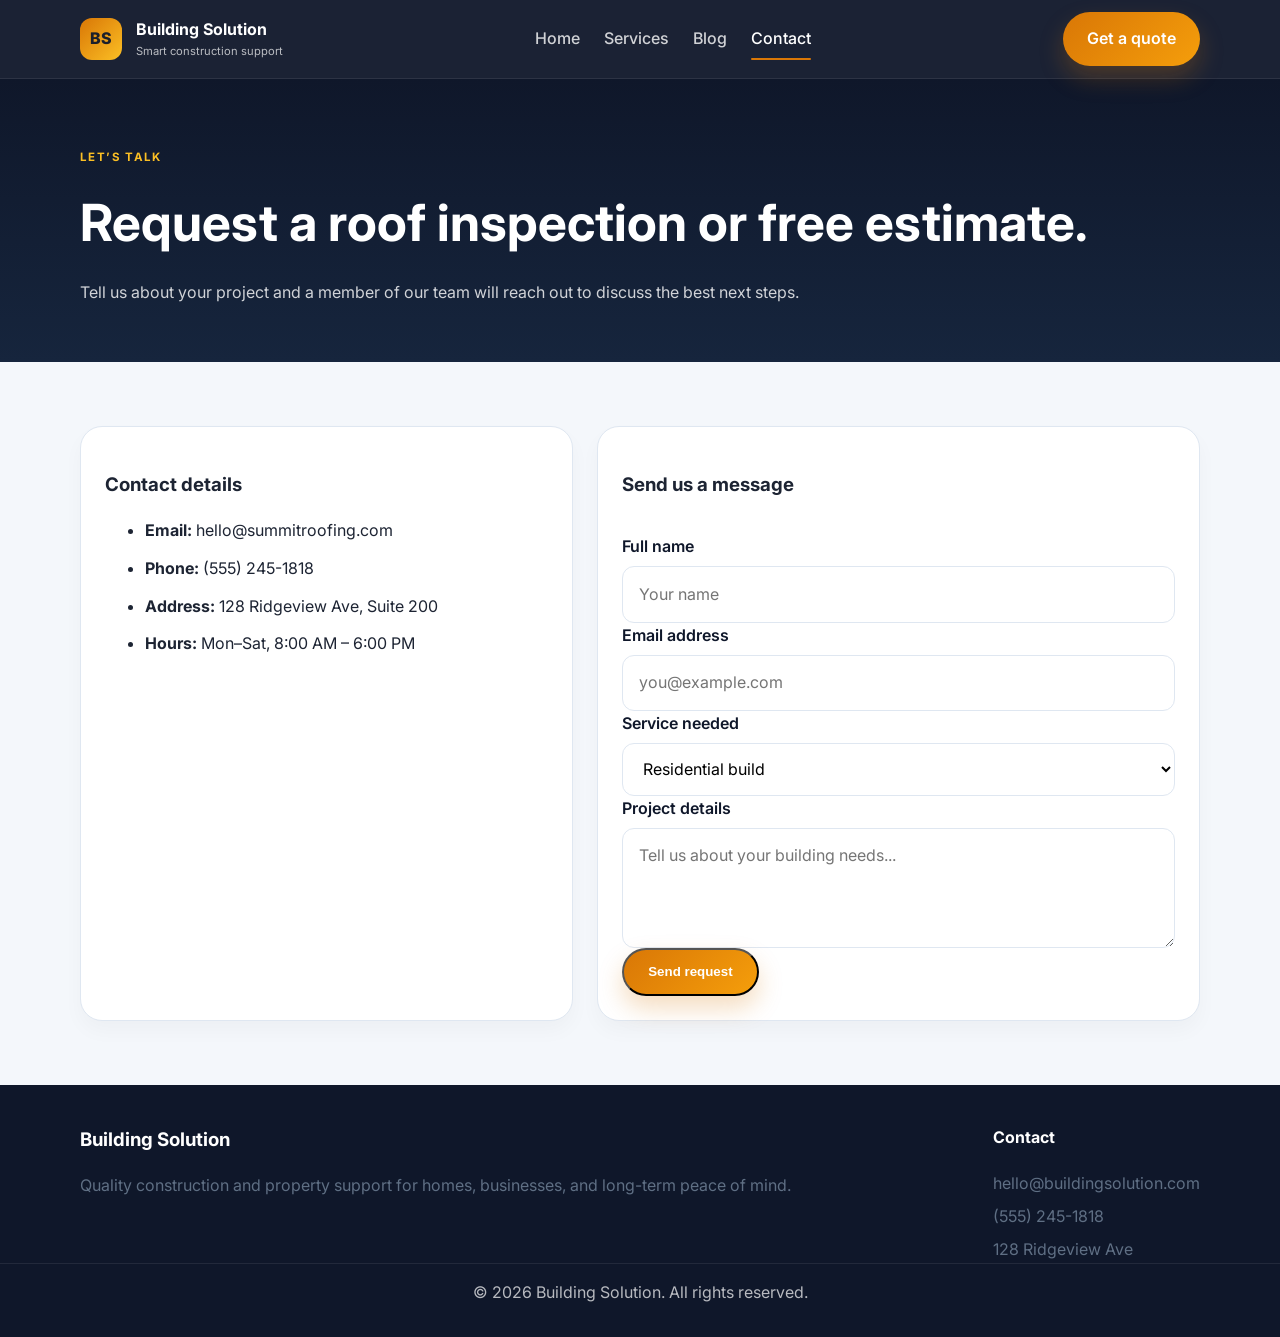
==== contact.html @ 4ead9b61 "Switch site to roofing building project" ====
<!DOCTYPE html>
<html lang="en">
  <head>
    <meta charset="UTF-8" />
    <meta name="viewport" content="width=device-width, initial-scale=1.0" />
    <title>Building Solution | Contact</title>
    <link rel="preconnect" href="https://fonts.googleapis.com" />
    <link rel="preconnect" href="https://fonts.gstatic.com" crossorigin />
    <link href="https://fonts.googleapis.com/css2?family=Inter:wght@400;500;600;700;800&display=swap" rel="stylesheet" />
    <link rel="stylesheet" href="styles.css" />
  </head>
  <body>
    <header class="site-header">
      <div class="container nav-wrap">
        <div class="brand">
          <div class="brand-mark">BS</div>
          <div>
            <span class="brand-name">Building Solution</span>
            <small>Smart construction support</small>
          </div>
        </div>
        <nav class="main-nav" aria-label="Main navigation">
          <a href="index.html">Home</a>
          <a href="services.html">Services</a>
          <a href="blog.html">Blog</a>
          <a class="active" href="contact.html">Contact</a>
        </nav>
        <a class="btn btn-primary" href="contact.html">Get a quote</a>
      </div>
    </header>

    <main>
      <section class="page-hero">
        <div class="container">
          <span class="eyebrow">Let’s talk</span>
          <h1>Request a roof inspection or free estimate.</h1>
          <p>Tell us about your project and a member of our team will reach out to discuss the best next steps.</p>
        </div>
      </section>

      <section class="page-content">
        <div class="container contact-grid">
          <div class="card contact-card">
            <h3>Contact details</h3>
            <ul>
              <li><strong>Email:</strong> hello@summitroofing.com</li>
              <li><strong>Phone:</strong> (555) 245-1818</li>
              <li><strong>Address:</strong> 128 Ridgeview Ave, Suite 200</li>
              <li><strong>Hours:</strong> Mon–Sat, 8:00 AM – 6:00 PM</li>
            </ul>
          </div>

          <div class="card form-card">
            <h3>Send us a message</h3>
            <form id="contact-form">
              <div class="input-group">
                <label for="name">Full name</label>
                <input id="name" type="text" placeholder="Your name" required />
              </div>
              <div class="input-group">
                <label for="email">Email address</label>
                <input id="email" type="email" placeholder="you@example.com" required />
              </div>
              <div class="input-group">
                <label for="service">Service needed</label>
                <select id="service">
                  <option>Residential build</option>
                  <option>Commercial project</option>
                  <option>Repair & upgrade</option>
                  <option>Inspection</option>
                </select>
              </div>
              <div class="input-group">
                <label for="message">Project details</label>
                <textarea id="message" placeholder="Tell us about your building needs..."></textarea>
              </div>
              <button type="submit" class="btn btn-primary">Send request</button>
              <p id="contact-success" class="form-success" style="display:none;">Thanks! Your request has been captured and our team will contact you soon.</p>
            </form>
          </div>
        </div>
      </section>
    </main>

    <footer class="site-footer">
      <div class="container footer-wrap">
        <div>
          <h3>Building Solution</h3>
          <p>Quality construction and property support for homes, businesses, and long-term peace of mind.</p>
        </div>
        <div>
          <h4>Contact</h4>
          <ul>
            <li>hello@buildingsolution.com</li>
            <li>(555) 245-1818</li>
            <li>128 Ridgeview Ave</li>
          </ul>
        </div>
      </div>
      <div class="copyright">© <span id="year"></span> Building Solution. All rights reserved.</div>
    </footer>

    <script src="script.js"></script>
  </body>
</html>
---- styles.css ----
:root {
  --bg: #f4f7fb;
  --panel: #ffffff;
  --panel-alt: #edf3fa;
  --text: #1d2433;
  --muted: #5f6f84;
  --primary: #d97706;
  --primary-dark: #b45309;
  --secondary: #0f172a;
  --line: #dfe7f1;
  --shadow: 0 20px 40px rgba(15, 23, 42, 0.08);
}

* {
  box-sizing: border-box;
}

html {
  scroll-behavior: smooth;
}

body {
  margin: 0;
  font-family: "Inter", sans-serif;
  background: var(--bg);
  color: var(--text);
  line-height: 1.6;
}

a {
  color: inherit;
  text-decoration: none;
}

img {
  max-width: 100%;
  display: block;
}

.container {
  width: min(1120px, calc(100% - 2rem));
  margin: 0 auto;
}

.site-header {
  position: sticky;
  top: 0;
  z-index: 20;
  background: rgba(15, 23, 42, 0.95);
  backdrop-filter: blur(14px);
  border-bottom: 1px solid rgba(255, 255, 255, 0.08);
}

.nav-wrap {
  display: flex;
  align-items: center;
  justify-content: space-between;
  min-height: 78px;
  gap: 1rem;
}

.brand {
  display: flex;
  align-items: center;
  gap: 0.85rem;
  color: #fff;
}

.brand-mark {
  display: grid;
  place-items: center;
  width: 42px;
  height: 42px;
  border-radius: 12px;
  background: linear-gradient(135deg, var(--primary), #fbbf24);
  color: #1b1f2b;
  font-weight: 800;
}

.brand-name {
  display: block;
  font-weight: 700;
}

.brand small {
  display: block;
  color: rgba(255, 255, 255, 0.7);
  font-size: 0.7rem;
}

.main-nav {
  display: flex;
  align-items: center;
  gap: 1.5rem;
  color: rgba(255, 255, 255, 0.8);
  font-weight: 500;
}

.main-nav a {
  position: relative;
  transition: color 0.2s ease;
}

.main-nav a.active,
.main-nav a:hover {
  color: #fff;
}

.main-nav a.active::after,
.main-nav a:hover::after {
  content: "";
  position: absolute;
  left: 0;
  bottom: -8px;
  width: 100%;
  height: 2px;
  border-radius: 999px;
  background: var(--primary);
}

.btn {
  display: inline-flex;
  align-items: center;
  justify-content: center;
  border-radius: 999px;
  padding: 0.9rem 1.5rem;
  font-weight: 600;
  transition: transform 0.2s ease, box-shadow 0.2s ease;
}

.btn:hover {
  transform: translateY(-1px);
}

.btn-primary {
  background: linear-gradient(135deg, var(--primary), #f59e0b);
  color: #fff;
  box-shadow: 0 12px 24px rgba(217, 119, 6, 0.25);
}

.btn-secondary {
  background: transparent;
  color: var(--secondary);
  border: 1px solid var(--line);
}

.hero {
  background: linear-gradient(135deg, #0f172a 0%, #182338 100%);
  color: #fff;
  padding: 4.5rem 0 3.5rem;
}

.hero-grid {
  display: grid;
  grid-template-columns: 1.3fr 0.7fr;
  align-items: center;
  gap: 2rem;
}

.eyebrow {
  display: inline-block;
  font-size: 0.72rem;
  font-weight: 700;
  letter-spacing: 0.12em;
  text-transform: uppercase;
  color: #fbbf24;
  margin-bottom: 1rem;
}

.hero-copy h1 {
  margin: 0;
  font-size: clamp(2.4rem, 5vw, 4rem);
  line-height: 1.1;
  letter-spacing: -0.06em;
}

.hero-copy p {
  max-width: 620px;
  color: rgba(255, 255, 255, 0.8);
  font-size: 1.08rem;
  margin: 1.25rem 0 1.7rem;
}

.cta-row {
  display: flex;
  align-items: center;
  flex-wrap: wrap;
  gap: 1rem;
  margin-bottom: 1.5rem;
}

.trust-list {
  display: flex;
  flex-wrap: wrap;
  gap: 1.2rem;
  list-style: none;
  padding: 0;
  margin: 0;
  color: rgba(255, 255, 255, 0.8);
}

.trust-list li::before {
  content: "✓";
  margin-right: 0.45rem;
  color: #fbbf24;
}

.hero-card {
  background: rgba(255, 255, 255, 0.07);
  border: 1px solid rgba(255, 255, 255, 0.08);
  border-radius: 24px;
  padding: 2rem;
  box-shadow: var(--shadow);
}

.card-badge {
  display: inline-block;
  padding: 0.45rem 0.72rem;
  border-radius: 999px;
  background: rgba(251, 191, 36, 0.18);
  color: #fcd34d;
  font-size: 0.75rem;
  font-weight: 700;
  text-transform: uppercase;
  letter-spacing: 0.08em;
}

.hero-card h3 {
  margin: 1rem 0 1.7rem;
  font-size: 1.8rem;
}

.checklist {
  display: grid;
  gap: 1rem;
}

.checklist div {
  display: flex;
  justify-content: space-between;
  align-items: center;
  background: rgba(255, 255, 255, 0.04);
  border: 1px solid rgba(255, 255, 255, 0.06);
  border-radius: 14px;
  padding: 0.9rem 1rem;
}

.checklist strong {
  color: #fbbf24;
  font-size: 1.3rem;
}

.checklist span {
  color: rgba(255, 255, 255, 0.8);
}

.stats {
  background: #fff;
  border-bottom: 1px solid var(--line);
}

.stats-grid {
  display: grid;
  grid-template-columns: repeat(4, minmax(0, 1fr));
  gap: 1rem;
  padding: 2rem 0;
}

.stats-grid div {
  background: var(--panel-alt);
  border: 1px solid var(--line);
  border-radius: 18px;
  padding: 1.2rem;
  text-align: center;
}

.stats-grid strong {
  display: block;
  font-size: clamp(1.5rem, 2vw, 2.1rem);
  color: var(--secondary);
}

.stats-grid span {
  color: var(--muted);
}

.section {
  padding: 5rem 0;
}

.alt-bg {
  background: #f8fafc;
}

.section-heading {
  margin-bottom: 2rem;
}

.section-heading h2 {
  margin: 0;
  font-size: clamp(2rem, 4vw, 2.8rem);
  color: var(--secondary);
}

.service-grid,
.blog-grid,
.testimonial-grid {
  display: grid;
  grid-template-columns: repeat(4, minmax(0, 1fr));
  gap: 1.4rem;
}

.card {
  background: var(--panel);
  border: 1px solid var(--line);
  border-radius: 22px;
  padding: 1.5rem;
  box-shadow: 0 10px 20px rgba(15, 23, 42, 0.03);
}

.service-card {
  min-height: 220px;
}

.service-card h3 {
  margin: 0.9rem 0 0.7rem;
  font-size: 1.3rem;
}

.service-card p,
.feature-list,
.highlight-card ol,
.site-footer p,
.site-footer li,
.blog-card p,
.blog-card small {
  color: var(--muted);
}

.icon {
  width: 56px;
  height: 56px;
  display: grid;
  place-items: center;
  border-radius: 16px;
  background: linear-gradient(135deg, rgba(217, 119, 6, 0.12), rgba(245, 158, 11, 0.2));
  font-size: 1.8rem;
}

.split-layout {
  display: grid;
  grid-template-columns: 1.1fr 0.9fr;
  gap: 2rem;
  align-items: center;
}

.split-layout h2 {
  margin: 0 0 1.2rem;
  font-size: clamp(2rem, 4vw, 2.6rem);
  color: var(--secondary);
}

.feature-list {
  list-style: none;
  padding: 0;
  margin: 0;
  display: grid;
  gap: 0.9rem;
}

.feature-list li::before {
  content: "•";
  color: var(--primary);
  font-size: 1.4rem;
  margin-right: 0.65rem;
}

.highlight-card {
  background: linear-gradient(135deg, #fff7ed, #fff);
}

.highlight-card h3 {
  margin-top: 0;
}

.highlight-card ol {
  margin: 1rem 0 0;
  padding-left: 1.2rem;
  display: grid;
  gap: 0.7rem;
}

.blog-grid {
  grid-template-columns: repeat(3, minmax(0, 1fr));
}

.blog-card {
  display: flex;
  flex-direction: column;
  gap: 1rem;
}

.blog-card .tag {
  width: fit-content;
  background: rgba(217, 119, 6, 0.1);
  border-radius: 999px;
  color: var(--primary-dark);
  font-size: 0.7rem;
  font-weight: 700;
  letter-spacing: 0.08em;
  text-transform: uppercase;
  padding: 0.4rem 0.7rem;
}

.blog-card h3 {
  margin: 0;
  font-size: 1.3rem;
  color: var(--secondary);
}

.blog-card a {
  margin-top: auto;
  color: var(--primary-dark);
  font-weight: 600;
}

.testimonial-grid {
  grid-template-columns: repeat(2, minmax(0, 1fr));
}

.quote-card {
  font-size: 1.02rem;
  line-height: 1.8;
  color: var(--secondary);
}

.quote-card footer {
  margin-top: 1rem;
  color: var(--muted);
  font-weight: 600;
}

.site-footer {
  background: var(--secondary);
  color: #fff;
  padding-top: 2.5rem;
}

.footer-wrap {
  display: flex;
  justify-content: space-between;
  gap: 2rem;
  flex-wrap: wrap;
}

.site-footer h3,
.site-footer h4 {
  margin-top: 0;
}

.site-footer ul {
  list-style: none;
  padding: 0;
  margin: 0;
  display: grid;
  gap: 0.45rem;
}

.copyright {
  padding: 1rem 0 2rem;
  text-align: center;
  border-top: 1px solid rgba(255, 255, 255, 0.08);
  color: rgba(255, 255, 255, 0.7);
}

.page-hero {
  padding: 4rem 0 2.5rem;
  background: linear-gradient(180deg, #0f172a 0%, #16253d 100%);
  color: #fff;
}

.page-hero h1 {
  margin: 0;
  font-size: clamp(2.4rem, 4vw, 3.4rem);
}

.page-hero p {
  max-width: 720px;
  color: rgba(255, 255, 255, 0.8);
  margin-top: 1rem;
}

.page-content {
  padding: 4rem 0;
}

.estimate-section {
  background: linear-gradient(180deg, #f8fafc 0%, #eef5fb 100%);
}

.estimate-grid {
  display: grid;
  grid-template-columns: 1.1fr 0.9fr;
  gap: 1.5rem;
  align-items: start;
}

.estimate-form,
.estimate-summary {
  padding: 2rem;
}

.input-grid {
  display: grid;
  grid-template-columns: repeat(2, minmax(0, 1fr));
  gap: 1rem;
}

.estimate-form {
  display: grid;
  gap: 1.1rem;
}

.estimate-summary {
  background: linear-gradient(135deg, #0f172a, #162d46);
  color: #fff;
}

.estimate-summary h3 {
  margin-top: 0;
  font-size: 1.6rem;
}

.estimate-total {
  font-size: clamp(2.2rem, 4vw, 3.3rem);
  margin: 0.5rem 0 1rem;
  font-weight: 800;
  color: #fbbf24;
}

.estimate-breakdown {
  list-style: none;
  padding: 0;
  margin: 0 0 1rem;
  display: grid;
  gap: 0.6rem;
  color: rgba(255, 255, 255, 0.8);
}

.estimate-detail-box {
  background: rgba(255, 255, 255, 0.06);
  border: 1px solid rgba(255, 255, 255, 0.08);
  border-radius: 16px;
  padding: 1rem;
  margin: 1rem 0;
}

.estimate-detail-box p {
  display: flex;
  justify-content: space-between;
  margin: 0.4rem 0;
  color: rgba(255, 255, 255, 0.85);
}

.estimate-note {
  margin: 0;
  color: rgba(255, 255, 255, 0.7);
  font-size: 0.95rem;
}

.info-grid {
  display: grid;
  grid-template-columns: repeat(3, minmax(0, 1fr));
  gap: 1.3rem;
}

.contact-grid {
  display: grid;
  grid-template-columns: 0.9fr 1.1fr;
  gap: 1.5rem;
}

.form-card {
  display: grid;
  gap: 1rem;
}

.input-group {
  display: grid;
  gap: 0.4rem;
}

.input-group label {
  font-weight: 600;
  color: var(--secondary);
}

.input-group input,
.input-group textarea,
.input-group select {
  width: 100%;
  padding: 0.9rem 1rem;
  border: 1px solid var(--line);
  border-radius: 12px;
  font: inherit;
  background: #fff;
}

.input-group textarea {
  min-height: 120px;
  resize: vertical;
}

.contact-card li {
  margin-bottom: 0.75rem;
}

@media (max-width: 900px) {
  .hero-grid,
  .split-layout,
  .contact-grid,
  .service-grid,
  .blog-grid,
  .testimonial-grid,
  .info-grid {
    grid-template-columns: 1fr 1fr;
  }

  .hero-grid,
  .split-layout,
  .contact-grid {
    grid-template-columns: 1fr;
  }
}

@media (max-width: 700px) {
  .nav-wrap {
    flex-wrap: wrap;
    padding: 1rem 0;
    justify-content: center;
  }

  .main-nav {
    width: 100%;
    justify-content: center;
    flex-wrap: wrap;
  }

  .stats-grid,
  .service-grid,
  .blog-grid,
  .testimonial-grid,
  .info-grid {
    grid-template-columns: 1fr;
  }

  .section {
    padding: 4rem 0;
  }
}
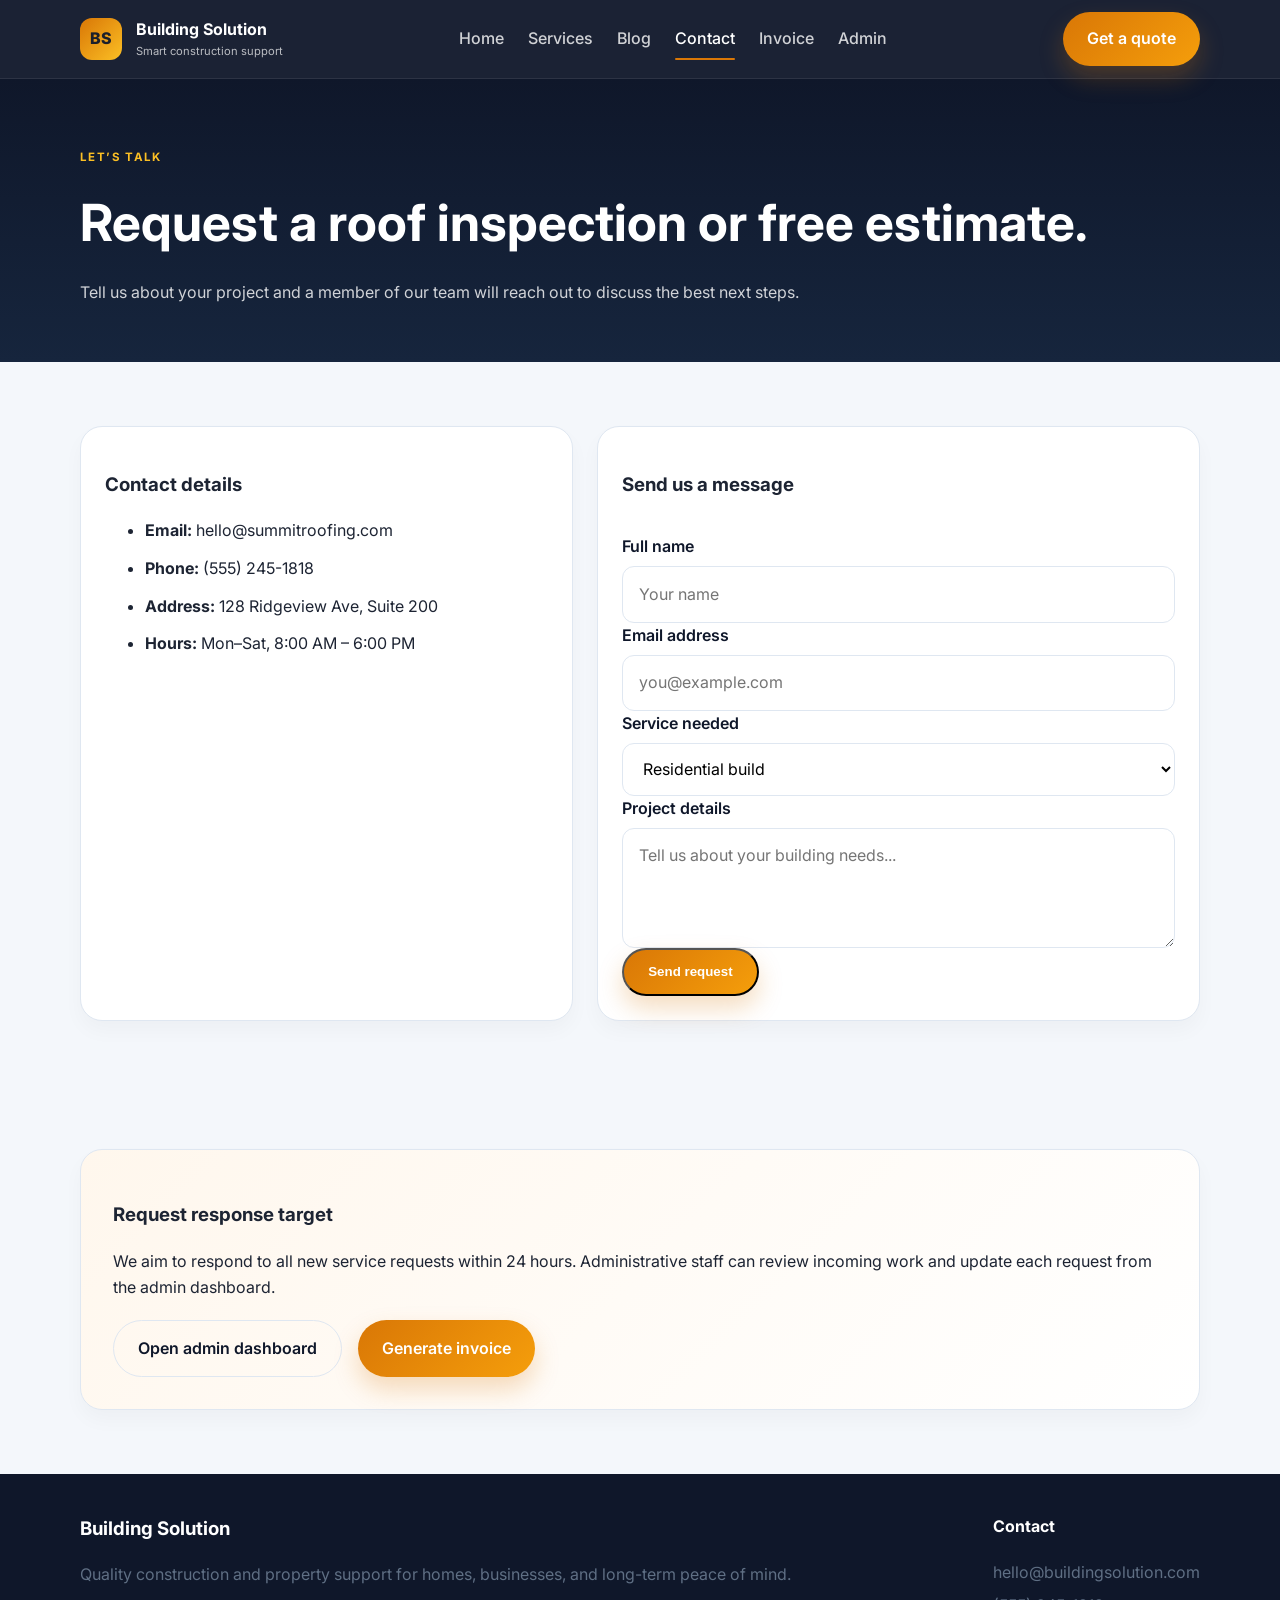
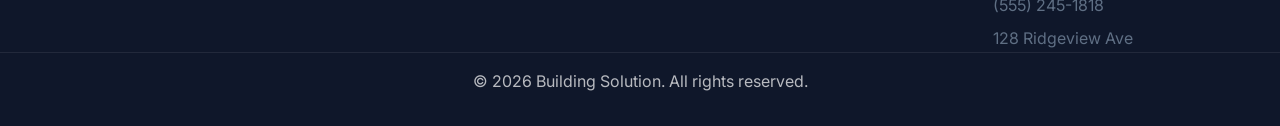
==== commit d8b7a717: "Add invoice module and admin request dashboard" ====
--- a/contact.html
+++ b/contact.html
@@ -24,6 +24,8 @@
           <a href="services.html">Services</a>
           <a href="blog.html">Blog</a>
           <a class="active" href="contact.html">Contact</a>
+          <a href="invoice.html">Invoice</a>
+          <a href="admin.html">Admin</a>
         </nav>
         <a class="btn btn-primary" href="contact.html">Get a quote</a>
       </div>
@@ -80,6 +82,19 @@
           </div>
         </div>
       </section>
+
+      <section class="page-content request-brief">
+        <div class="container">
+          <div class="card action-panel">
+            <h3>Request response target</h3>
+            <p>We aim to respond to all new service requests within 24 hours. Administrative staff can review incoming work and update each request from the admin dashboard.</p>
+            <div class="inline-links">
+              <a href="admin.html" class="btn btn-secondary">Open admin dashboard</a>
+              <a href="invoice.html" class="btn btn-primary">Generate invoice</a>
+            </div>
+          </div>
+        </div>
+      </section>
     </main>
 
     <footer class="site-footer">
--- a/styles.css
+++ b/styles.css
@@ -615,6 +615,182 @@
   margin-bottom: 0.75rem;
 }
 
+.invoice-grid,
+.admin-shell {
+  display: grid;
+  grid-template-columns: 1.1fr 0.9fr;
+  gap: 1.5rem;
+  align-items: start;
+}
+
+.invoice-form-card,
+.invoice-result-card,
+.auth-panel,
+.admin-panel-table,
+.action-panel {
+  padding: 2rem;
+}
+
+.invoice-header-row,
+.panel-header {
+  display: flex;
+  align-items: center;
+  justify-content: space-between;
+  gap: 1rem;
+}
+
+.invoice-eyebrow {
+  margin-bottom: 0.5rem;
+}
+
+.invoice-status {
+  display: inline-flex;
+  align-items: center;
+  justify-content: center;
+  padding: 0.35rem 0.8rem;
+  background: rgba(217, 119, 6, 0.12);
+  color: var(--primary-dark);
+  border-radius: 999px;
+  font-size: 0.75rem;
+  font-weight: 700;
+  letter-spacing: 0.06em;
+  text-transform: uppercase;
+}
+
+.invoice-meta {
+  margin: 1.5rem 0;
+  display: grid;
+  gap: 0.45rem;
+  color: var(--muted);
+}
+
+.invoice-summary-list {
+  display: grid;
+  gap: 0.6rem;
+}
+
+.invoice-summary-list div {
+  display: flex;
+  align-items: center;
+  justify-content: space-between;
+  gap: 1rem;
+  padding: 0.7rem 0;
+  border-bottom: 1px solid var(--line);
+}
+
+.invoice-summary-list .grand-total {
+  font-size: 1.1rem;
+  color: var(--secondary);
+  font-weight: 700;
+}
+
+.admin-shell {
+  display: grid;
+  grid-template-columns: 1fr;
+}
+
+.dashboard-summary {
+  display: grid;
+  grid-template-columns: repeat(4, minmax(0, 1fr));
+  gap: 1rem;
+  margin-bottom: 1.5rem;
+}
+
+.summary-card {
+  background: linear-gradient(135deg, #fff, #f8fafc);
+  border: 1px solid var(--line);
+  border-radius: 18px;
+  padding: 1.2rem;
+  display: grid;
+  gap: 0.5rem;
+  box-shadow: var(--shadow);
+}
+
+.summary-card span {
+  color: var(--muted);
+  font-size: 0.8rem;
+  letter-spacing: 0.08em;
+  text-transform: uppercase;
+}
+
+.summary-card strong {
+  font-size: 2rem;
+  color: var(--secondary);
+}
+
+.table-wrap {
+  overflow-x: auto;
+}
+
+table {
+  width: 100%;
+  border-collapse: collapse;
+  margin-top: 1rem;
+}
+
+th,
+td {
+  padding: 0.9rem 0.75rem;
+  border-bottom: 1px solid var(--line);
+  text-align: left;
+  vertical-align: top;
+}
+
+th {
+  color: var(--muted);
+  font-size: 0.8rem;
+  letter-spacing: 0.08em;
+  text-transform: uppercase;
+}
+
+.request-status,
+.response-input {
+  width: 100%;
+  font: inherit;
+}
+
+.request-status {
+  border: 1px solid var(--line);
+  border-radius: 10px;
+  background: #fff;
+  padding: 0.7rem 0.8rem;
+}
+
+.response-input {
+  border: 1px solid var(--line);
+  border-radius: 10px;
+  padding: 0.8rem;
+  resize: vertical;
+  min-height: 110px;
+  margin-top: 0.75rem;
+}
+
+.save-response {
+  margin-top: 0.8rem;
+}
+
+.form-error,
+.muted-text,
+.empty-state {
+  color: var(--muted);
+}
+
+.form-error {
+  color: #b91c1c;
+  font-weight: 600;
+}
+
+.inline-links {
+  display: flex;
+  flex-wrap: wrap;
+  gap: 1rem;
+  margin-top: 1.25rem;
+}
+
+.action-panel {
+  background: linear-gradient(135deg, #fff7ed, #fff);
+}
+
 @media (max-width: 900px) {
   .hero-grid,
   .split-layout,
@@ -622,14 +798,20 @@
   .service-grid,
   .blog-grid,
   .testimonial-grid,
-  .info-grid {
+  .info-grid,
+  .invoice-grid {
     grid-template-columns: 1fr 1fr;
   }
 
   .hero-grid,
   .split-layout,
-  .contact-grid {
+  .contact-grid,
+  .invoice-grid {
     grid-template-columns: 1fr;
+  }
+
+  .dashboard-summary {
+    grid-template-columns: repeat(2, minmax(0, 1fr));
   }
 }
 
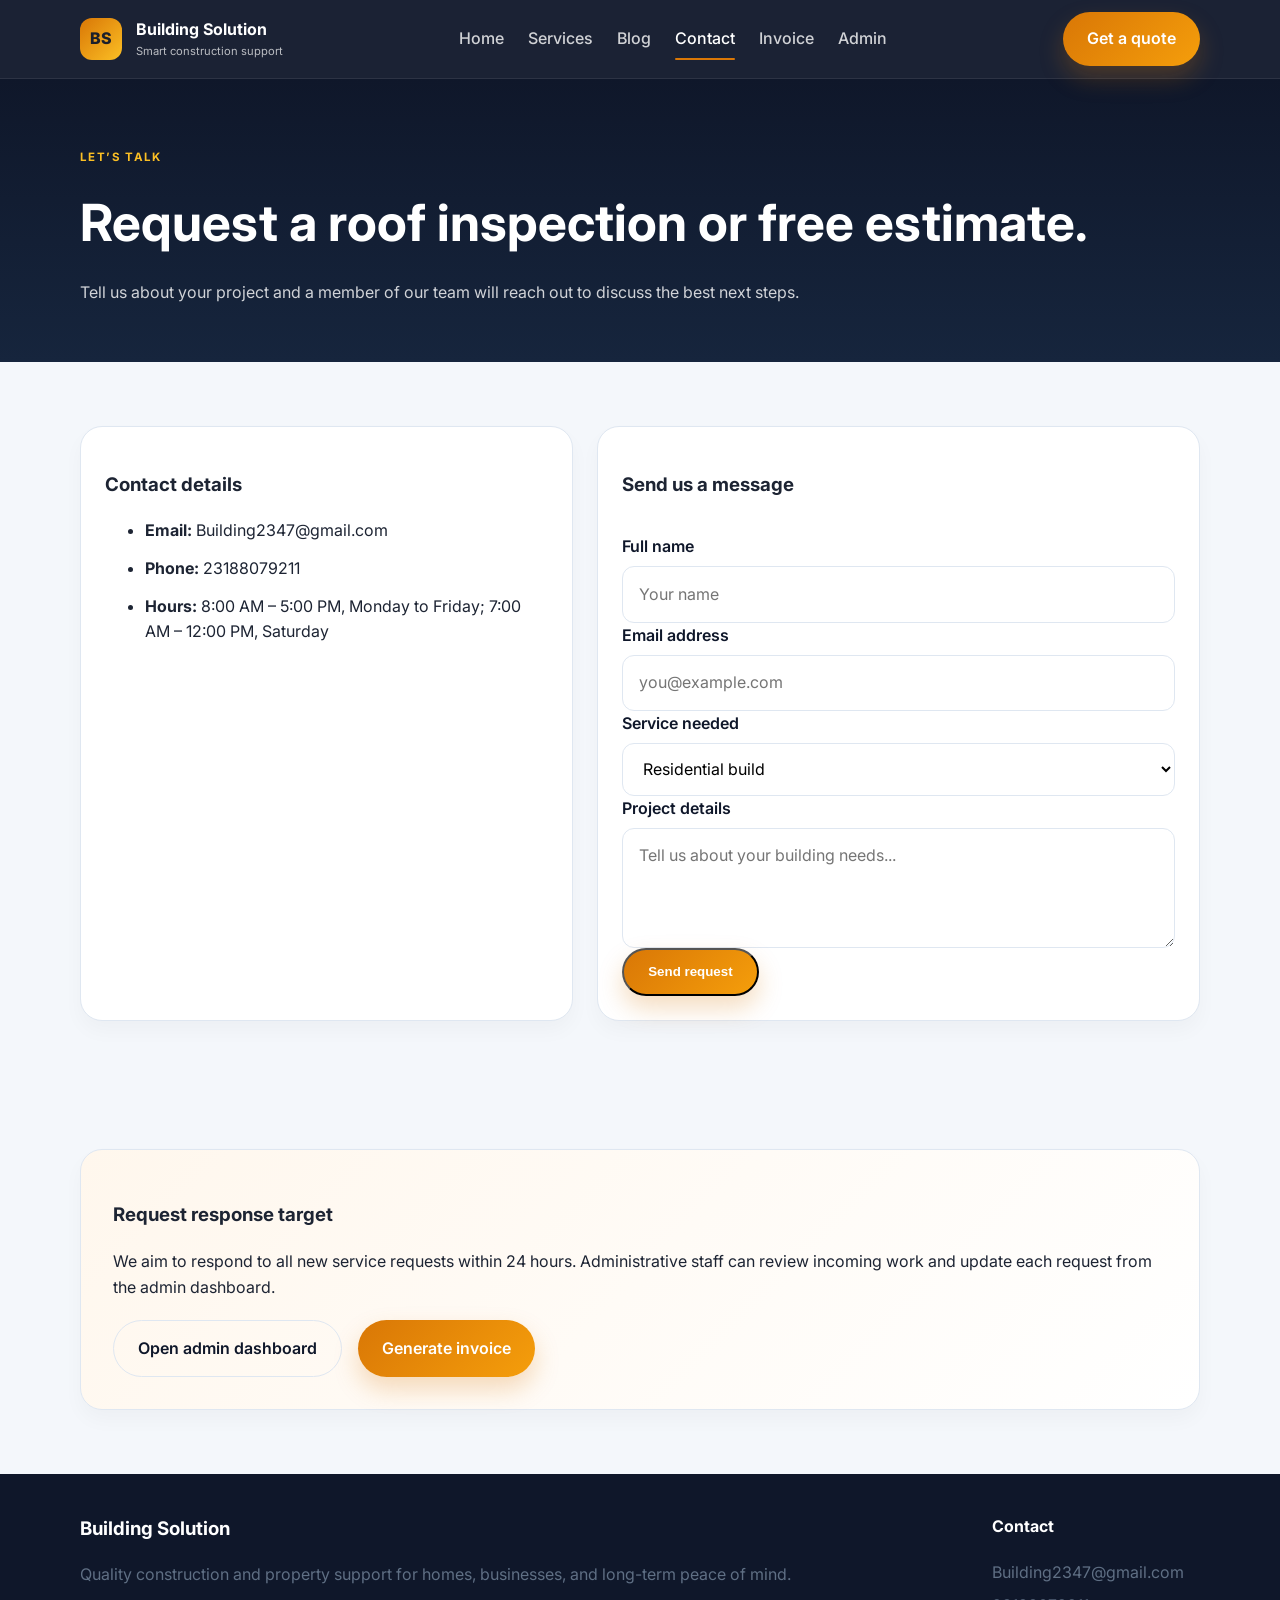
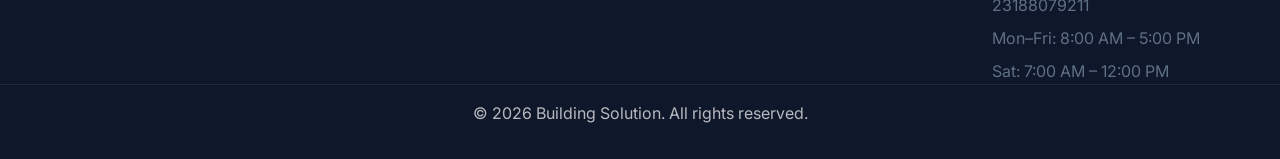
==== commit c8f73f6c: "Update contact information" ====
--- a/contact.html
+++ b/contact.html
@@ -45,10 +45,9 @@
           <div class="card contact-card">
             <h3>Contact details</h3>
             <ul>
-              <li><strong>Email:</strong> hello@summitroofing.com</li>
-              <li><strong>Phone:</strong> (555) 245-1818</li>
-              <li><strong>Address:</strong> 128 Ridgeview Ave, Suite 200</li>
-              <li><strong>Hours:</strong> Mon–Sat, 8:00 AM – 6:00 PM</li>
+              <li><strong>Email:</strong> Building2347@gmail.com</li>
+              <li><strong>Phone:</strong> 23188079211</li>
+              <li><strong>Hours:</strong> 8:00 AM – 5:00 PM, Monday to Friday; 7:00 AM – 12:00 PM, Saturday</li>
             </ul>
           </div>
 
@@ -106,9 +105,10 @@
         <div>
           <h4>Contact</h4>
           <ul>
-            <li>hello@buildingsolution.com</li>
-            <li>(555) 245-1818</li>
-            <li>128 Ridgeview Ave</li>
+            <li>Building2347@gmail.com</li>
+            <li>23188079211</li>
+            <li>Mon–Fri: 8:00 AM – 5:00 PM</li>
+            <li>Sat: 7:00 AM – 12:00 PM</li>
           </ul>
         </div>
       </div>
